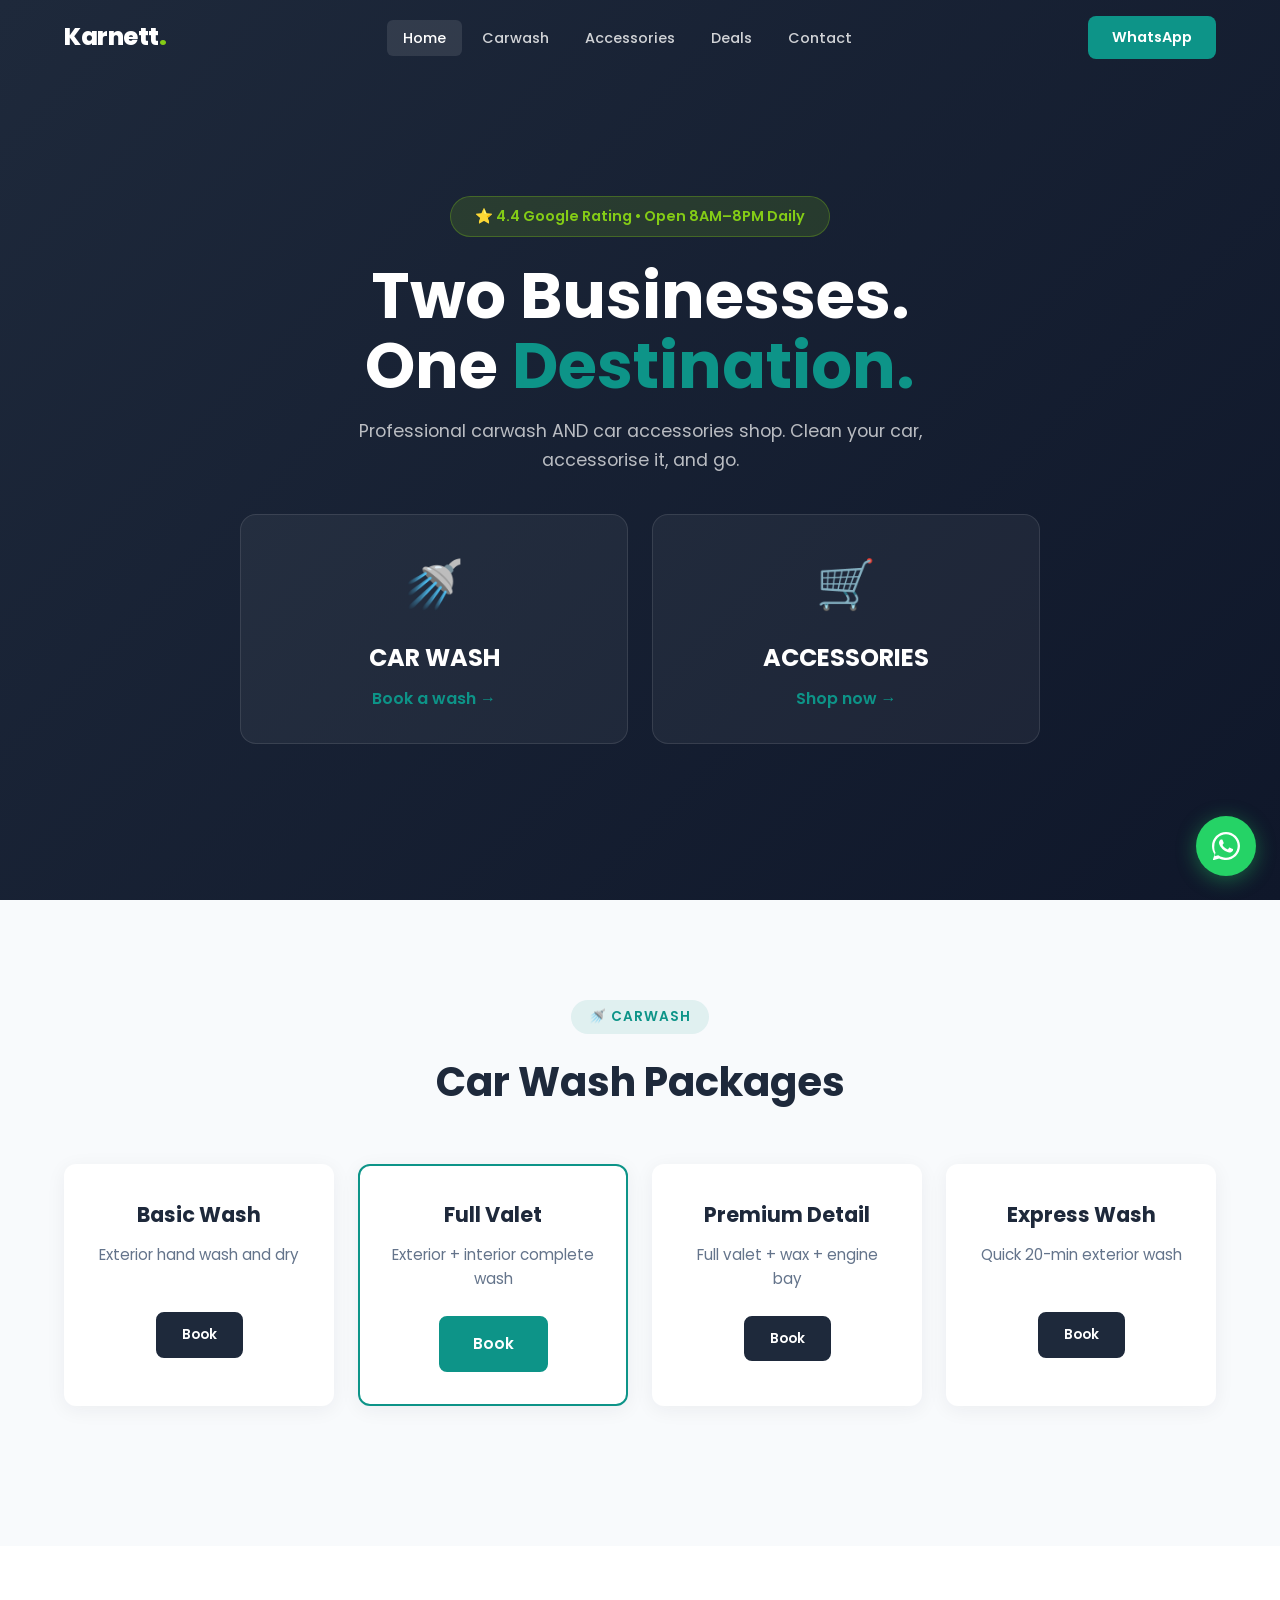
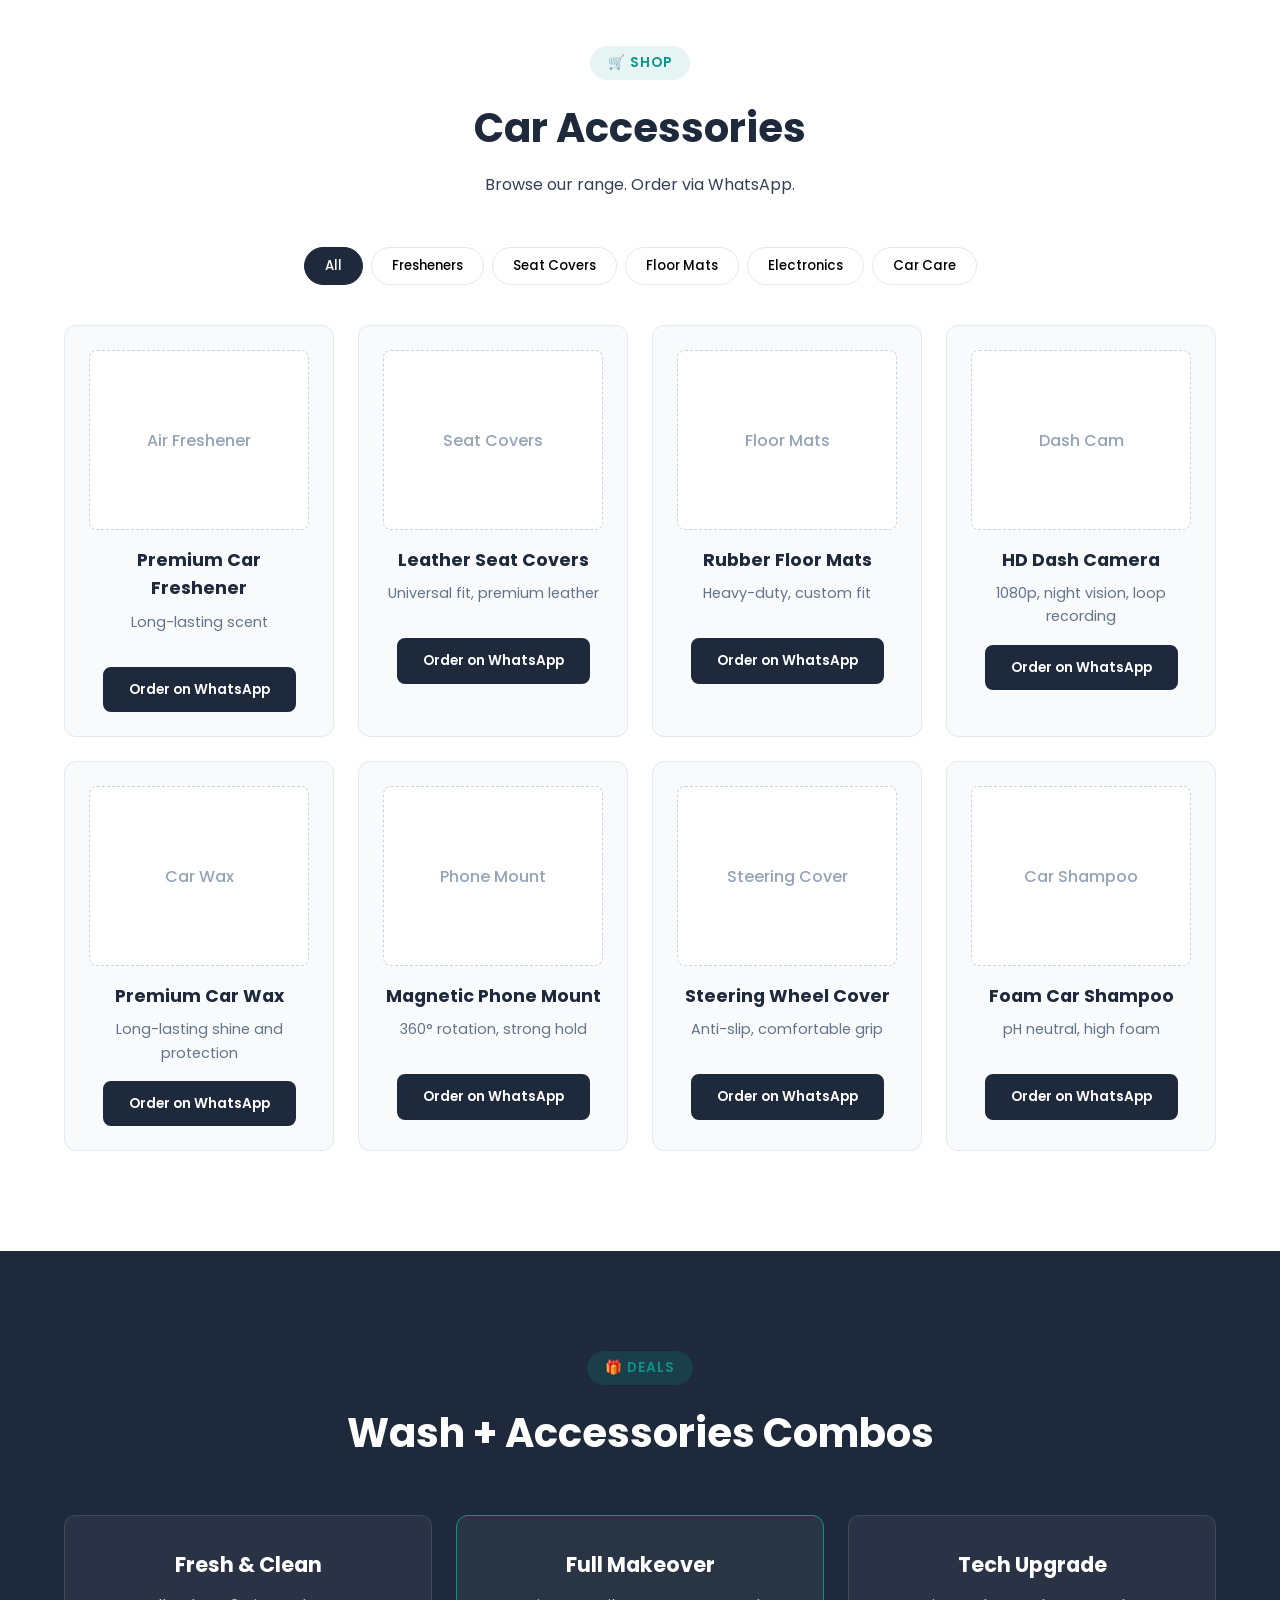
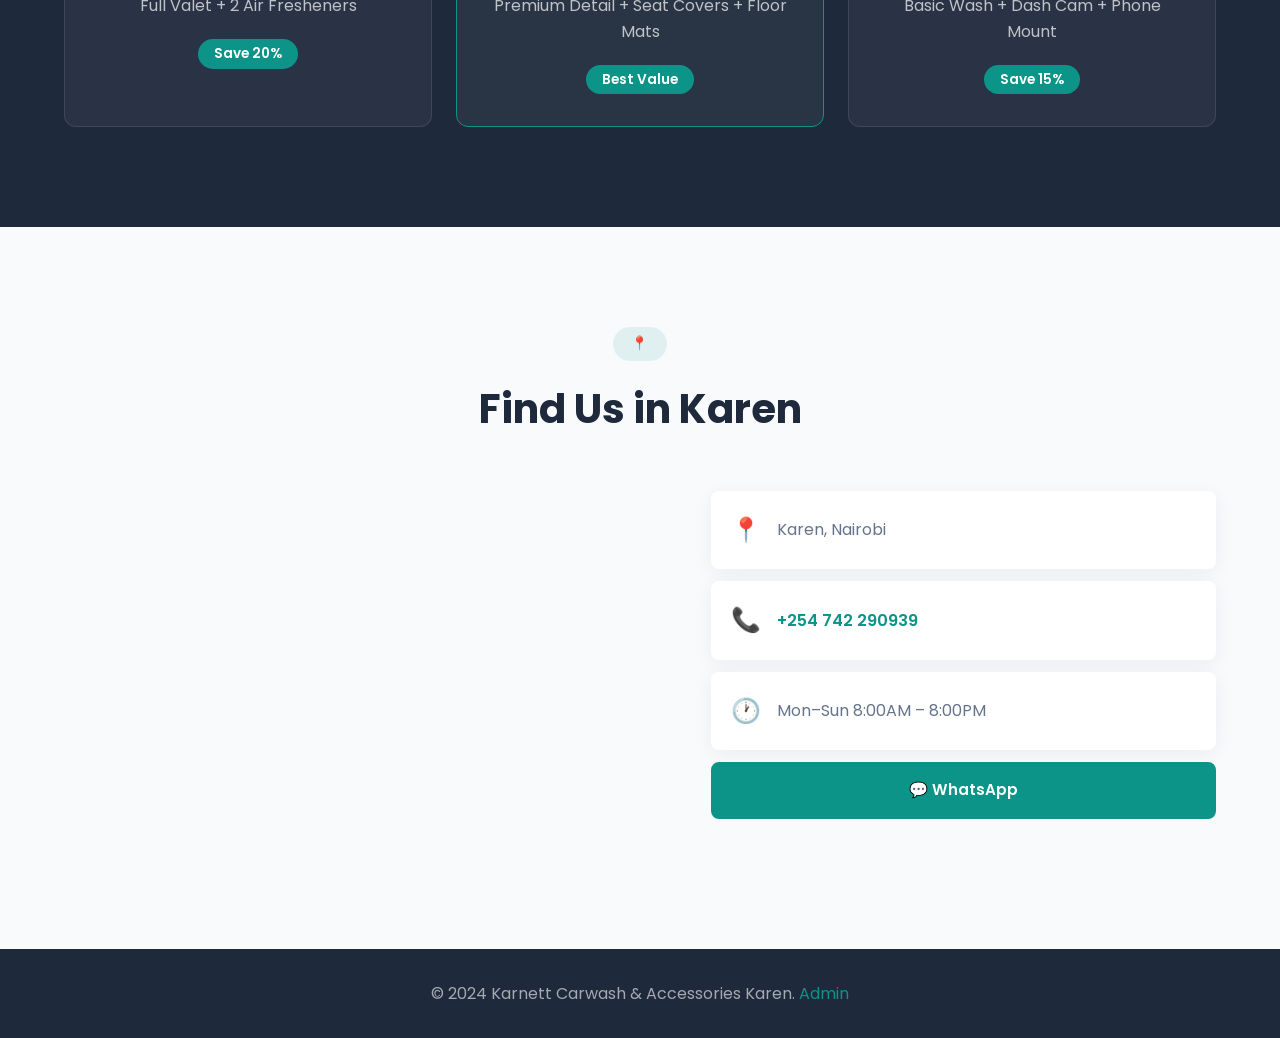
==== index.html @ b1266cc5 "Initial commit: Karnett Carwash & Accessories" ====
<!DOCTYPE html>
<html lang="en">
<head>
    <meta charset="UTF-8"><meta name="viewport" content="width=device-width,initial-scale=1.0">
    <title>Karnett Carwash & Accessories Karen | Car Wash + Car Accessories Nairobi</title>
    <meta name="description" content="Full-service carwash and car accessories in Karen. Seat covers, mats, dash cams, car care. Open 8AM–8PM daily. Call +254 742 290939.">
    <link href="https://fonts.googleapis.com/css2?family=Poppins:wght@300;400;500;600;700;800&display=swap" rel="stylesheet">
    <link rel="stylesheet" href="style.css">
</head>
<body>
    <nav class="navbar" id="navbar"><div class="nav-container">
        <a href="#home" class="nav-logo">Karnett<span class="accent">.</span></a>
        <ul class="nav-links" id="navLinks"><li><a href="#home" class="nav-link active">Home</a></li><li><a href="#carwash" class="nav-link">Carwash</a></li><li><a href="#shop" class="nav-link">Accessories</a></li><li><a href="#deals" class="nav-link">Deals</a></li><li><a href="#contact" class="nav-link">Contact</a></li></ul>
        <a href="https://wa.me/254742290939" class="nav-cta" target="_blank">WhatsApp</a>
        <button class="hamburger" id="hamburger"><span></span><span></span><span></span></button>
    </div></nav>

    <section id="home" class="hero">
        <div class="hero-content">
            <div class="hero-badge">⭐ 4.4 Google Rating • Open 8AM–8PM Daily</div>
            <h1>Two Businesses.<br>One <span class="accent">Destination.</span></h1>
            <p class="hero-sub">Professional carwash AND car accessories shop. Clean your car, accessorise it, and go.</p>
            <div class="hero-split">
                <a href="#carwash" class="split-card wash"><span class="split-icon">🚿</span><h3>CAR WASH</h3><p>Book a wash →</p></a>
                <a href="#shop" class="split-card shop"><span class="split-icon">🛒</span><h3>ACCESSORIES</h3><p>Shop now →</p></a>
            </div>
        </div>
    </section>

    <section id="carwash" class="section">
        <div class="container"><div class="section-header"><span class="tag">🚿 Carwash</span><h2>Car Wash Packages</h2></div>
        <div class="pkg-grid">
            <div class="pkg"><h3>Basic Wash</h3><p>Exterior hand wash and dry</p><a href="#" class="btn btn-small" onclick="bookWash('Basic Wash');return false">Book</a></div>
            <div class="pkg featured"><h3>Full Valet</h3><p>Exterior + interior complete wash</p><a href="#" class="btn btn-primary" onclick="bookWash('Full Valet');return false">Book</a></div>
            <div class="pkg"><h3>Premium Detail</h3><p>Full valet + wax + engine bay</p><a href="#" class="btn btn-small" onclick="bookWash('Premium Detailing');return false">Book</a></div>
            <div class="pkg"><h3>Express Wash</h3><p>Quick 20-min exterior wash</p><a href="#" class="btn btn-small" onclick="bookWash('Express Wash');return false">Book</a></div>
        </div>
        <div class="book-form-wrap" id="washBooking" style="display:none">
            <h3>Book Carwash</h3>
            <form id="washForm">
                <div class="form-row"><div class="form-group"><label>Name *</label><input type="text" name="name" required></div><div class="form-group"><label>Phone *</label><input type="tel" name="phone" required></div></div>
                <div class="form-row"><div class="form-group"><label>Car</label><input type="text" name="car"></div><div class="form-group"><label>Package</label><input type="text" name="service" id="washSvc" readonly></div></div>
                <div class="form-row"><div class="form-group"><label>Date</label><input type="date" name="date"></div><div class="form-group"><label>Time</label><input type="time" name="time"></div></div>
                <button type="submit" class="btn btn-primary btn-full">Book Now</button>
            </form>
        </div></div>
    </section>

    <section id="shop" class="section shop-section">
        <div class="container"><div class="section-header"><span class="tag">🛒 Shop</span><h2>Car Accessories</h2><p>Browse our range. Order via WhatsApp.</p></div>
        <div class="cat-filter" id="catFilter">
            <button class="cat-btn active" data-cat="all">All</button>
            <button class="cat-btn" data-cat="fresheners">Fresheners</button>
            <button class="cat-btn" data-cat="covers">Seat Covers</button>
            <button class="cat-btn" data-cat="mats">Floor Mats</button>
            <button class="cat-btn" data-cat="electronics">Electronics</button>
            <button class="cat-btn" data-cat="care">Car Care</button>
        </div>
        <div class="products-grid" id="productsGrid">
            <div class="product" data-cat="fresheners"><div class="product-img">Air Freshener</div><h4>Premium Car Freshener</h4><p>Long-lasting scent</p><a href="https://wa.me/254742290939?text=Hi%2C%20I'm%20interested%20in%20Premium%20Car%20Freshener" class="btn btn-small" target="_blank">Order on WhatsApp</a></div>
            <div class="product" data-cat="covers"><div class="product-img">Seat Covers</div><h4>Leather Seat Covers</h4><p>Universal fit, premium leather</p><a href="https://wa.me/254742290939?text=Hi%2C%20I'm%20interested%20in%20Leather%20Seat%20Covers" class="btn btn-small" target="_blank">Order on WhatsApp</a></div>
            <div class="product" data-cat="mats"><div class="product-img">Floor Mats</div><h4>Rubber Floor Mats</h4><p>Heavy-duty, custom fit</p><a href="https://wa.me/254742290939?text=Hi%2C%20I'm%20interested%20in%20Rubber%20Floor%20Mats" class="btn btn-small" target="_blank">Order on WhatsApp</a></div>
            <div class="product" data-cat="electronics"><div class="product-img">Dash Cam</div><h4>HD Dash Camera</h4><p>1080p, night vision, loop recording</p><a href="https://wa.me/254742290939?text=Hi%2C%20I'm%20interested%20in%20HD%20Dash%20Camera" class="btn btn-small" target="_blank">Order on WhatsApp</a></div>
            <div class="product" data-cat="care"><div class="product-img">Car Wax</div><h4>Premium Car Wax</h4><p>Long-lasting shine and protection</p><a href="https://wa.me/254742290939?text=Hi%2C%20I'm%20interested%20in%20Premium%20Car%20Wax" class="btn btn-small" target="_blank">Order on WhatsApp</a></div>
            <div class="product" data-cat="electronics"><div class="product-img">Phone Mount</div><h4>Magnetic Phone Mount</h4><p>360° rotation, strong hold</p><a href="https://wa.me/254742290939?text=Hi%2C%20I'm%20interested%20in%20Phone%20Mount" class="btn btn-small" target="_blank">Order on WhatsApp</a></div>
            <div class="product" data-cat="covers"><div class="product-img">Steering Cover</div><h4>Steering Wheel Cover</h4><p>Anti-slip, comfortable grip</p><a href="https://wa.me/254742290939?text=Hi%2C%20I'm%20interested%20in%20Steering%20Cover" class="btn btn-small" target="_blank">Order on WhatsApp</a></div>
            <div class="product" data-cat="care"><div class="product-img">Car Shampoo</div><h4>Foam Car Shampoo</h4><p>pH neutral, high foam</p><a href="https://wa.me/254742290939?text=Hi%2C%20I'm%20interested%20in%20Car%20Shampoo" class="btn btn-small" target="_blank">Order on WhatsApp</a></div>
        </div></div>
    </section>

    <section id="deals" class="section deals-section">
        <div class="container"><div class="section-header light"><span class="tag">🎁 Deals</span><h2>Wash + Accessories Combos</h2></div>
        <div class="deals-grid">
            <div class="deal"><h3>Fresh & Clean</h3><p>Full Valet + 2 Air Fresheners</p><span class="deal-save">Save 20%</span></div>
            <div class="deal featured"><h3>Full Makeover</h3><p>Premium Detail + Seat Covers + Floor Mats</p><span class="deal-save">Best Value</span></div>
            <div class="deal"><h3>Tech Upgrade</h3><p>Basic Wash + Dash Cam + Phone Mount</p><span class="deal-save">Save 15%</span></div>
        </div></div>
    </section>

    <section id="contact" class="section">
        <div class="container"><div class="section-header"><span class="tag">📍</span><h2>Find Us in Karen</h2></div>
        <div class="contact-grid">
            <div class="map"><iframe src="https://www.google.com/maps/embed?pb=!1m18!1m12!1m3!1d15955!2d36.7!3d-1.32" width="100%" height="350" style="border:0;border-radius:12px" loading="lazy"></iframe></div>
            <div class="contact-info">
                <div class="ci"><h4>📍</h4><p>Karen, Nairobi</p></div>
                <div class="ci"><h4>📞</h4><p><a href="tel:+254742290939">+254 742 290939</a></p></div>
                <div class="ci"><h4>🕐</h4><p>Mon–Sun 8:00AM – 8:00PM</p></div>
                <a href="https://wa.me/254742290939" class="btn btn-primary btn-full" target="_blank">💬 WhatsApp</a>
            </div>
        </div></div>
    </section>

    <footer class="footer"><div class="container"><p>© 2024 Karnett Carwash & Accessories Karen. <a href="admin.html">Admin</a></p></div></footer>
    <a href="https://wa.me/254742290939" class="whatsapp-float" target="_blank"><svg width="28" height="28" viewBox="0 0 24 24" fill="white"><path d="M17.472 14.382c-.297-.149-1.758-.867-2.03-.967-.273-.099-.471-.148-.67.15-.197.297-.767.966-.94 1.164-.173.199-.347.223-.644.075-.297-.15-1.255-.463-2.39-1.475-.883-.788-1.48-1.761-1.653-2.059-.173-.297-.018-.458.13-.606.134-.133.298-.347.446-.52.149-.174.198-.298.298-.497.099-.198.05-.371-.025-.52-.075-.149-.669-1.612-.916-2.207-.242-.579-.487-.5-.669-.51-.173-.008-.371-.01-.57-.01-.198 0-.52.074-.792.372-.272.297-1.04 1.016-1.04 2.479 0 1.462 1.065 2.875 1.213 3.074.149.198 2.096 3.2 5.077 4.487.709.306 1.262.489 1.694.625.712.227 1.36.195 1.871.118.571-.085 1.758-.719 2.006-1.413.248-.694.248-1.289.173-1.413-.074-.124-.272-.198-.57-.347z"/><path d="M12 0C5.373 0 0 5.373 0 12c0 2.625.846 5.059 2.284 7.034L.789 23.492a.5.5 0 00.612.638l4.685-1.367A11.934 11.934 0 0012 24c6.627 0 12-5.373 12-12S18.627 0 12 0zm0 22c-2.319 0-4.476-.678-6.293-1.843l-.44-.282-3.065.894.826-3.14-.293-.454A9.958 9.958 0 012 12C2 6.486 6.486 2 12 2s10 4.486 10 10-4.486 10-10 10z"/></svg></a>
    <div class="toast" id="toast"></div>
    <script src="script.js"></script>
</body></html>
---- style.css ----
/* Karnett Carwash & Accessories — Slate #1E293B | Teal #0D9488 | Lime #84CC16 */
*,*::before,*::after{margin:0;padding:0;box-sizing:border-box}
:root{--primary:#1E293B;--primary-light:#334155;--accent:#0D9488;--accent-hover:#0f766e;--lime:#84CC16;--bg:#F8FAFC;--white:#fff;--text:#334155;--text-light:#64748b;--shadow:0 4px 20px rgba(30,41,59,0.06);--shadow-lg:0 12px 40px rgba(30,41,59,0.1);--radius:12px;--transition:0.3s ease}
html{scroll-behavior:smooth}body{font-family:'Poppins',sans-serif;background:var(--bg);color:var(--text);line-height:1.6;overflow-x:hidden}
h1,h2,h3,h4{font-weight:700;color:var(--primary)}
.container{max-width:1200px;margin:0 auto;padding:0 24px}a{text-decoration:none;color:inherit;transition:var(--transition)}

.btn{display:inline-flex;align-items:center;gap:8px;padding:14px 32px;border-radius:8px;font-weight:600;font-size:0.95rem;border:2px solid transparent;cursor:pointer;transition:var(--transition)}
.btn-primary{background:var(--accent);color:var(--white);border-color:var(--accent)}.btn-primary:hover{background:var(--accent-hover);transform:translateY(-2px);box-shadow:0 8px 24px rgba(13,148,136,0.3)}
.btn-outline{background:transparent;color:var(--white);border-color:rgba(255,255,255,0.4)}.btn-outline:hover{border-color:var(--white);background:rgba(255,255,255,0.1)}
.btn-small{padding:10px 24px;font-size:0.85rem;background:var(--primary);color:var(--white);border-color:var(--primary)}.btn-small:hover{background:var(--primary-light)}
.btn-full{width:100%;justify-content:center}

.navbar{position:fixed;top:0;left:0;right:0;z-index:1000;padding:16px 0;transition:var(--transition)}.navbar.scrolled{background:rgba(30,41,59,0.98);backdrop-filter:blur(10px);padding:10px 0}
.nav-container{max-width:1200px;margin:0 auto;padding:0 24px;display:flex;align-items:center;justify-content:space-between}
.nav-logo{font-size:1.5rem;font-weight:800;color:var(--white);letter-spacing:-0.5px}.nav-logo .accent{color:var(--lime)}
.nav-links{display:flex;list-style:none;gap:4px}.nav-link{padding:8px 16px;color:rgba(255,255,255,0.8);font-size:0.9rem;font-weight:500;border-radius:6px}.nav-link:hover,.nav-link.active{color:var(--white);background:rgba(255,255,255,0.1)}
.nav-cta{padding:10px 24px;background:var(--accent);color:var(--white);border-radius:8px;font-weight:600;font-size:0.9rem}
.hamburger{display:none;background:none;border:none;cursor:pointer;padding:8px}.hamburger span{display:block;width:24px;height:2px;background:white;margin:5px 0;transition:var(--transition)}

.hero{min-height:100vh;display:flex;align-items:center;justify-content:center;text-align:center;background:linear-gradient(135deg,#1E293B,#0f172a);padding:120px 24px 80px;position:relative}
.hero-content{position:relative;z-index:2;max-width:800px;width:100%}
.hero-badge{display:inline-block;padding:8px 24px;border-radius:50px;background:rgba(132,204,22,0.15);border:1px solid rgba(132,204,22,0.3);color:var(--lime);font-size:0.9rem;font-weight:600;margin-bottom:24px}
.hero h1{font-size:clamp(2.5rem,5vw,4.5rem);color:var(--white);margin-bottom:16px;line-height:1.1}.accent{color:var(--accent)}
.hero-sub{font-size:1.1rem;color:rgba(255,255,255,0.7);margin-bottom:40px;max-width:600px;margin-left:auto;margin-right:auto}
.hero-split{display:grid;grid-template-columns:1fr 1fr;gap:24px}
.split-card{background:rgba(255,255,255,0.05);border:1px solid rgba(255,255,255,0.1);padding:32px;border-radius:16px;color:var(--white);transition:var(--transition);text-align:center}
.split-card:hover{transform:translateY(-8px);background:rgba(255,255,255,0.1);border-color:var(--accent)}.split-icon{font-size:3rem;display:block;margin-bottom:16px}
.split-card h3{color:var(--white);font-size:1.5rem;margin-bottom:8px}.split-card p{color:var(--accent);font-weight:600}

.section{padding:100px 0}.section-header{text-align:center;margin-bottom:50px}
.tag{display:inline-block;padding:6px 18px;border-radius:50px;background:rgba(13,148,136,0.1);color:var(--accent);font-size:0.85rem;font-weight:600;text-transform:uppercase;letter-spacing:1px;margin-bottom:16px}
.section-header h2{font-size:clamp(1.8rem,4vw,2.5rem);margin-bottom:12px}.section-header.light h2{color:var(--white)}.section-header.light .tag{background:rgba(13,148,136,0.2)}

.pkg-grid{display:grid;grid-template-columns:repeat(4,1fr);gap:24px;margin-bottom:40px}
.pkg{background:var(--white);padding:32px;border-radius:var(--radius);box-shadow:var(--shadow);text-align:center;border:2px solid transparent;transition:var(--transition)}
.pkg:hover{transform:translateY(-6px);box-shadow:var(--shadow-lg)}.pkg.featured{border-color:var(--accent);transform:scale(1.05)}.pkg.featured:hover{transform:scale(1.05) translateY(-6px)}
.pkg h3{font-size:1.3rem;margin-bottom:12px}.pkg p{color:var(--text-light);margin-bottom:24px;font-size:0.95rem;min-height:45px}

.book-form-wrap{max-width:700px;margin:0 auto;background:var(--white);padding:40px;border-radius:var(--radius);box-shadow:var(--shadow-lg)}
.book-form-wrap h3{text-align:center;font-size:1.8rem;margin-bottom:24px}
.form-row{display:grid;grid-template-columns:1fr 1fr;gap:16px}.form-group{margin-bottom:16px}
.form-group label{display:block;margin-bottom:6px;font-size:0.9rem;font-weight:600;color:var(--primary)}
.form-group input,.form-group select{width:100%;padding:12px 16px;border:1px solid #e2e8f0;border-radius:8px;font-family:'Poppins',sans-serif;font-size:0.95rem;background:var(--bg)}
.form-group input:focus{outline:none;border-color:var(--accent);box-shadow:0 0 0 3px rgba(13,148,136,0.1)}

.shop-section{background:var(--white)}
.cat-filter{display:flex;gap:8px;justify-content:center;margin-bottom:40px;flex-wrap:wrap}
.cat-btn{padding:8px 20px;border-radius:50px;border:1px solid #e2e8f0;background:transparent;cursor:pointer;font-family:'Poppins',sans-serif;font-weight:500;transition:var(--transition)}
.cat-btn.active,.cat-btn:hover{background:var(--primary);color:var(--white);border-color:var(--primary)}
.products-grid{display:grid;grid-template-columns:repeat(auto-fill,minmax(250px,1fr));gap:24px}
.product{background:var(--bg);border-radius:var(--radius);padding:24px;text-align:center;transition:var(--transition);border:1px solid #e2e8f0}
.product:hover{transform:translateY(-4px);box-shadow:var(--shadow-lg);border-color:var(--accent)}
.product-img{height:180px;background:var(--white);border-radius:8px;margin-bottom:16px;display:flex;align-items:center;justify-content:center;color:#94a3b8;font-weight:500;border:1px dashed #cbd5e1}
.product h4{font-size:1.1rem;margin-bottom:8px}.product p{color:var(--text-light);font-size:0.9rem;margin-bottom:16px;min-height:40px}

.deals-section{background:var(--primary);color:var(--white)}.deals-section h2{color:var(--white)}
.deals-grid{display:grid;grid-template-columns:repeat(3,1fr);gap:24px}
.deal{background:rgba(255,255,255,0.05);border:1px solid rgba(255,255,255,0.1);padding:32px;border-radius:var(--radius);text-align:center;transition:var(--transition)}
.deal:hover{background:rgba(255,255,255,0.1);transform:translateY(-4px)}.deal.featured{border-color:var(--accent)}
.deal h3{color:var(--white);margin-bottom:12px;font-size:1.3rem}.deal p{color:rgba(255,255,255,0.7);margin-bottom:20px}
.deal-save{display:inline-block;padding:4px 16px;background:var(--accent);color:var(--white);border-radius:50px;font-size:0.85rem;font-weight:600}

.contact-grid{display:grid;grid-template-columns:1.2fr 1fr;gap:40px}
.ci{padding:20px;background:var(--white);border-radius:8px;margin-bottom:12px;display:flex;align-items:center;gap:16px;box-shadow:var(--shadow)}
.ci h4{font-size:1.5rem}.ci p{color:var(--text-light)}.ci a{color:var(--accent);font-weight:600}

.footer{background:var(--primary);color:rgba(255,255,255,0.6);padding:32px 0;text-align:center}.footer a{color:var(--accent)}
.whatsapp-float{position:fixed;bottom:24px;right:24px;z-index:999;width:60px;height:60px;border-radius:50%;background:#25D366;display:flex;align-items:center;justify-content:center;box-shadow:0 4px 20px rgba(37,211,102,0.4);animation:pulse 2s infinite}
@keyframes pulse{0%,100%{box-shadow:0 4px 20px rgba(37,211,102,0.4)}50%{box-shadow:0 4px 30px rgba(37,211,102,0.6),0 0 0 10px rgba(37,211,102,0.1)}}
.toast{position:fixed;bottom:100px;left:50%;transform:translateX(-50%) translateY(20px);background:var(--primary);color:var(--white);padding:16px 32px;border-radius:8px;font-weight:600;z-index:3000;opacity:0;transition:var(--transition);pointer-events:none}.toast.show{opacity:1;transform:translateX(-50%) translateY(0)}
.fade-in{opacity:0;transform:translateY(30px);transition:opacity 0.6s ease,transform 0.6s ease}.fade-in.visible{opacity:1;transform:translateY(0)}

@media(max-width:1024px){.pkg-grid{grid-template-columns:1fr 1fr}.deals-grid{grid-template-columns:1fr}.contact-grid{grid-template-columns:1fr}}
@media(max-width:768px){.nav-links{display:none;flex-direction:column;position:absolute;top:100%;left:0;right:0;background:rgba(30,41,59,0.98);padding:16px 24px}.nav-links.active{display:flex}.nav-cta{display:none}.hamburger{display:block}.hero-split{grid-template-columns:1fr}.pkg-grid{grid-template-columns:1fr}.pkg.featured{transform:none}.form-row{grid-template-columns:1fr}.book-form-wrap{padding:24px}}
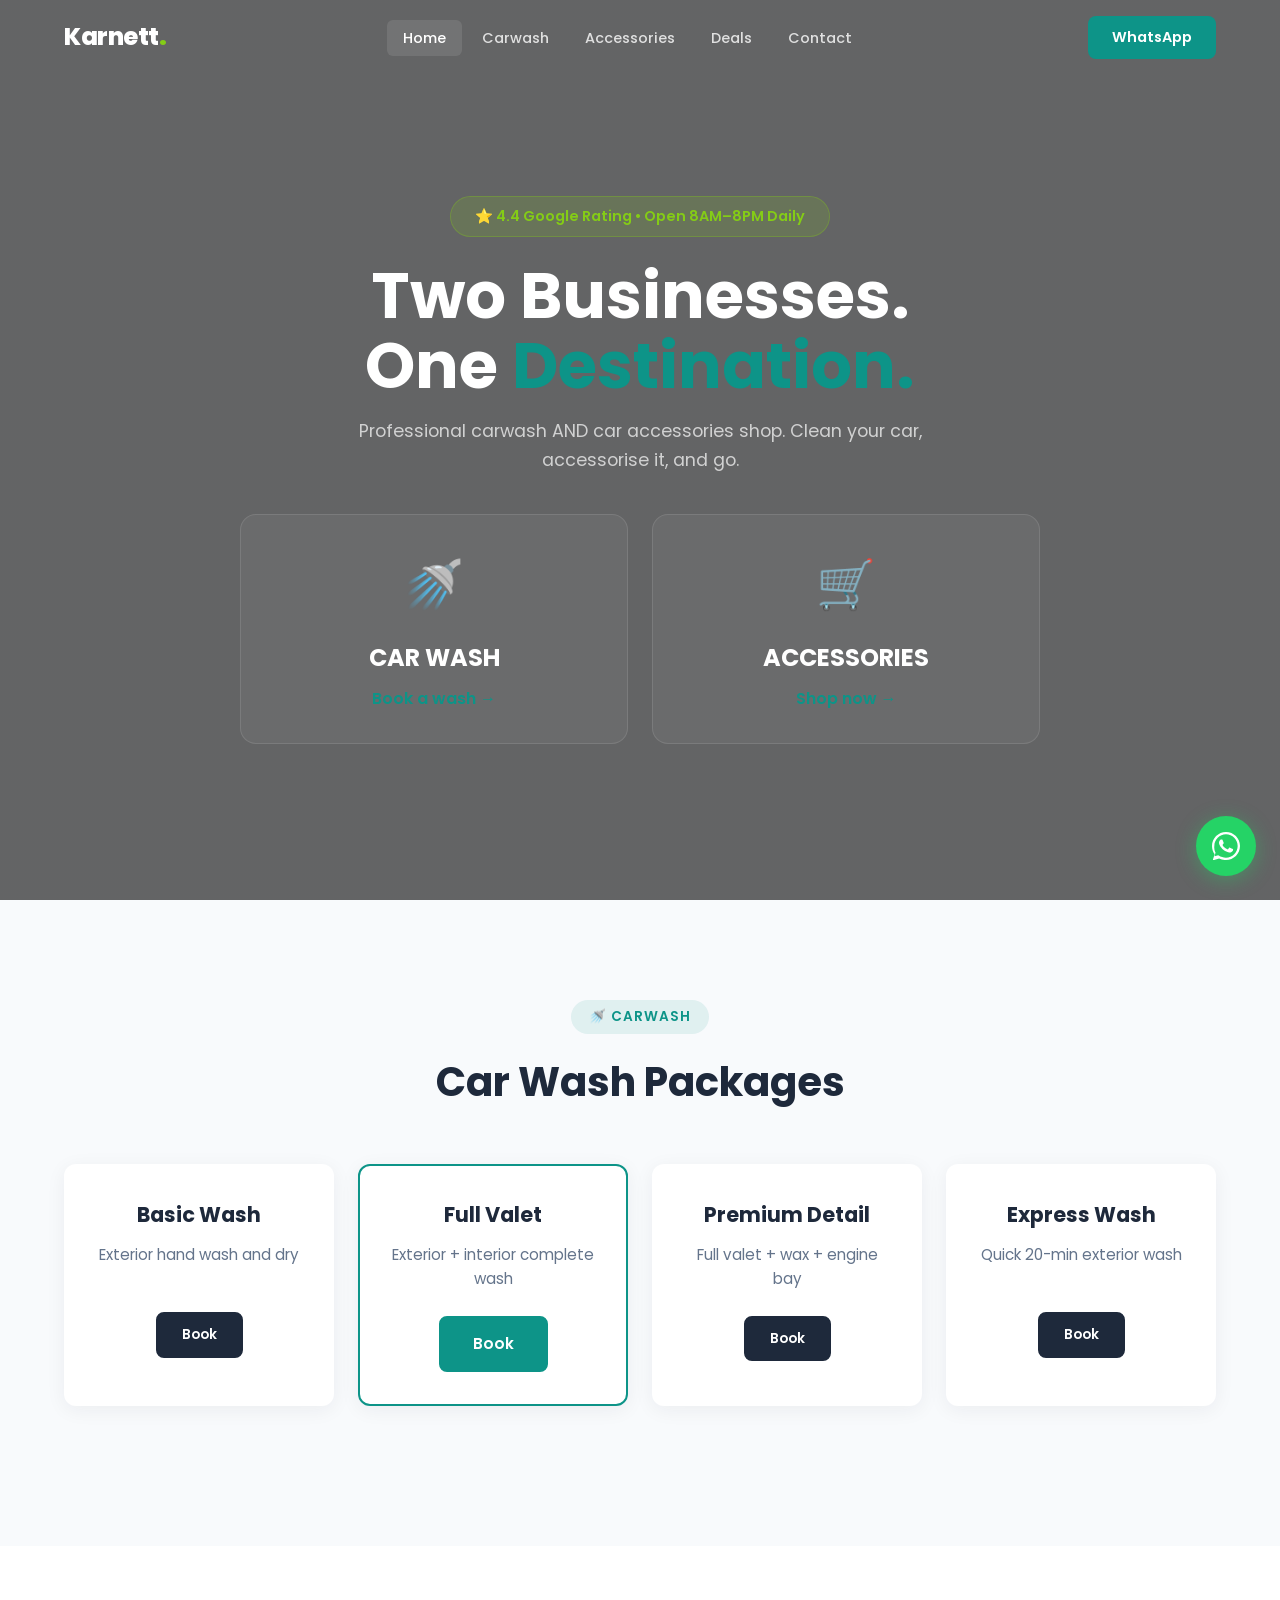
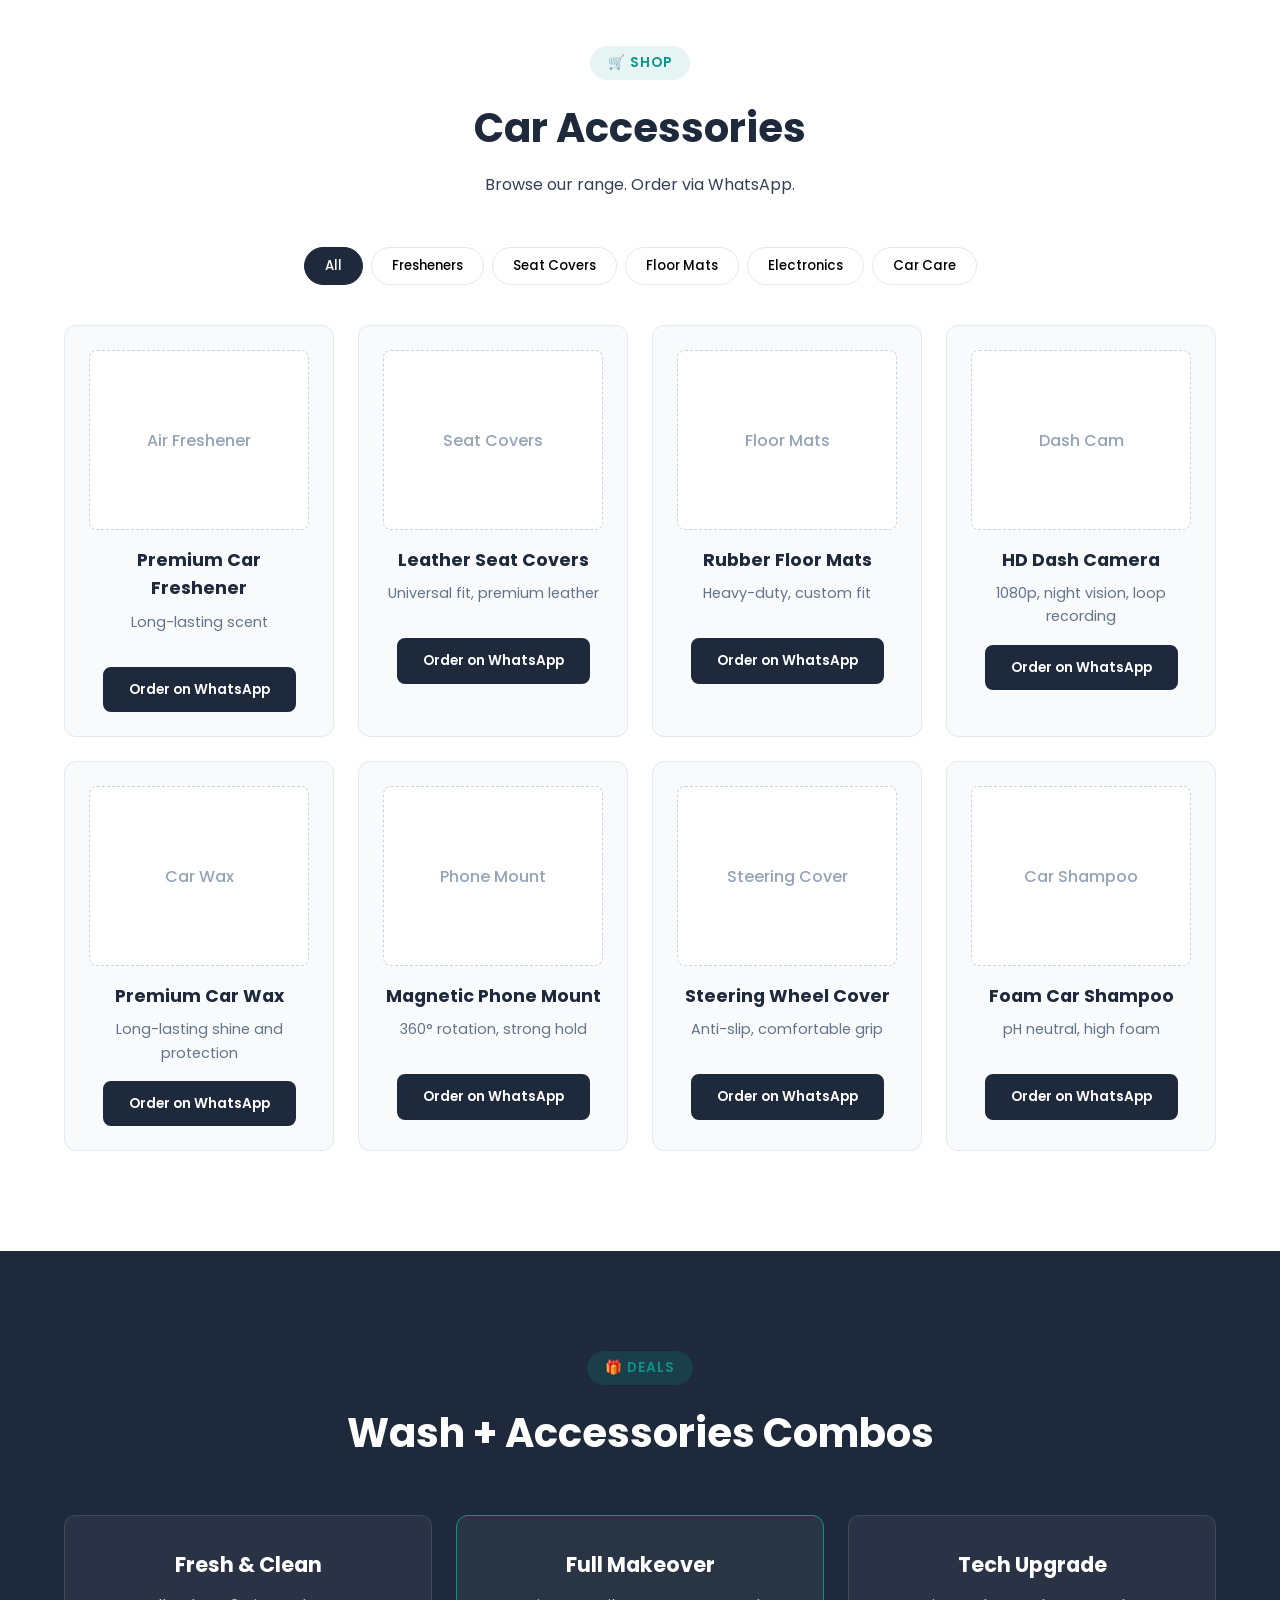
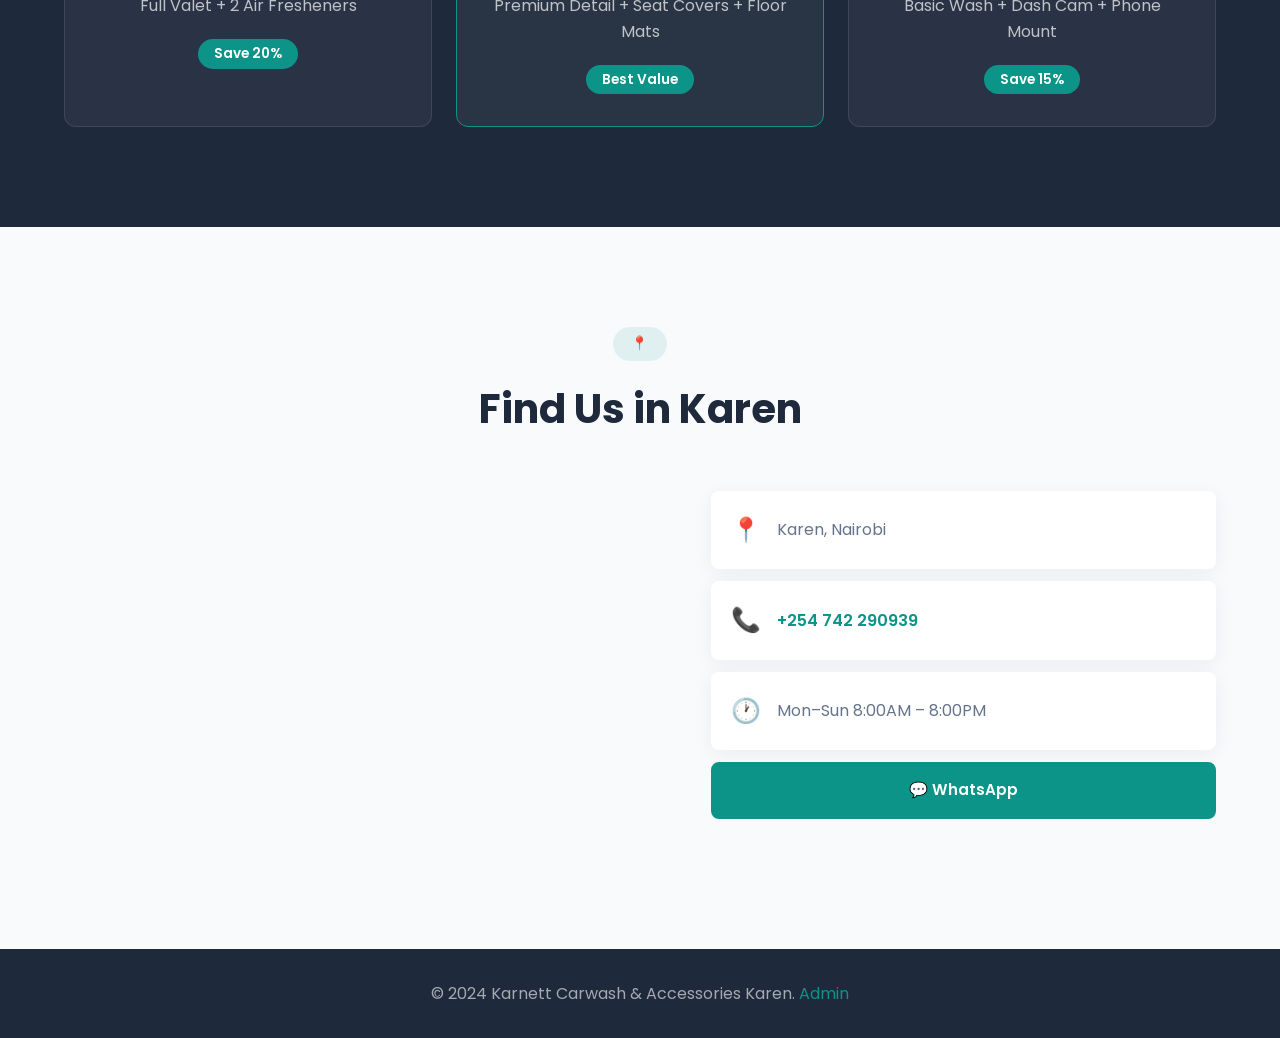
==== commit 27772d51: "Fix layout and perfectly inject background images" ====
--- a/index.html
+++ b/index.html
@@ -1,97 +1,92 @@
 <!DOCTYPE html>
+
 <html lang="en">
 <head>
-    <meta charset="UTF-8"><meta name="viewport" content="width=device-width,initial-scale=1.0">
-    <title>Karnett Carwash & Accessories Karen | Car Wash + Car Accessories Nairobi</title>
-    <meta name="description" content="Full-service carwash and car accessories in Karen. Seat covers, mats, dash cams, car care. Open 8AM–8PM daily. Call +254 742 290939.">
-    <link href="https://fonts.googleapis.com/css2?family=Poppins:wght@300;400;500;600;700;800&display=swap" rel="stylesheet">
-    <link rel="stylesheet" href="style.css">
+<meta charset="utf-8"/><meta content="width=device-width,initial-scale=1.0" name="viewport"/>
+<title>Karnett Carwash &amp; Accessories Karen | Car Wash + Car Accessories Nairobi</title>
+<meta content="Full-service carwash and car accessories in Karen. Seat covers, mats, dash cams, car care. Open 8AM–8PM daily. Call +254 742 290939." name="description"/>
+<link href="https://fonts.googleapis.com/css2?family=Poppins:wght@300;400;500;600;700;800&amp;display=swap" rel="stylesheet"/>
+<link href="style.css" rel="stylesheet"/>
 </head>
 <body>
-    <nav class="navbar" id="navbar"><div class="nav-container">
-        <a href="#home" class="nav-logo">Karnett<span class="accent">.</span></a>
-        <ul class="nav-links" id="navLinks"><li><a href="#home" class="nav-link active">Home</a></li><li><a href="#carwash" class="nav-link">Carwash</a></li><li><a href="#shop" class="nav-link">Accessories</a></li><li><a href="#deals" class="nav-link">Deals</a></li><li><a href="#contact" class="nav-link">Contact</a></li></ul>
-        <a href="https://wa.me/254742290939" class="nav-cta" target="_blank">WhatsApp</a>
-        <button class="hamburger" id="hamburger"><span></span><span></span><span></span></button>
-    </div></nav>
-
-    <section id="home" class="hero">
-        <div class="hero-content">
-            <div class="hero-badge">⭐ 4.4 Google Rating • Open 8AM–8PM Daily</div>
-            <h1>Two Businesses.<br>One <span class="accent">Destination.</span></h1>
-            <p class="hero-sub">Professional carwash AND car accessories shop. Clean your car, accessorise it, and go.</p>
-            <div class="hero-split">
-                <a href="#carwash" class="split-card wash"><span class="split-icon">🚿</span><h3>CAR WASH</h3><p>Book a wash →</p></a>
-                <a href="#shop" class="split-card shop"><span class="split-icon">🛒</span><h3>ACCESSORIES</h3><p>Shop now →</p></a>
-            </div>
-        </div>
-    </section>
-
-    <section id="carwash" class="section">
-        <div class="container"><div class="section-header"><span class="tag">🚿 Carwash</span><h2>Car Wash Packages</h2></div>
-        <div class="pkg-grid">
-            <div class="pkg"><h3>Basic Wash</h3><p>Exterior hand wash and dry</p><a href="#" class="btn btn-small" onclick="bookWash('Basic Wash');return false">Book</a></div>
-            <div class="pkg featured"><h3>Full Valet</h3><p>Exterior + interior complete wash</p><a href="#" class="btn btn-primary" onclick="bookWash('Full Valet');return false">Book</a></div>
-            <div class="pkg"><h3>Premium Detail</h3><p>Full valet + wax + engine bay</p><a href="#" class="btn btn-small" onclick="bookWash('Premium Detailing');return false">Book</a></div>
-            <div class="pkg"><h3>Express Wash</h3><p>Quick 20-min exterior wash</p><a href="#" class="btn btn-small" onclick="bookWash('Express Wash');return false">Book</a></div>
-        </div>
-        <div class="book-form-wrap" id="washBooking" style="display:none">
-            <h3>Book Carwash</h3>
-            <form id="washForm">
-                <div class="form-row"><div class="form-group"><label>Name *</label><input type="text" name="name" required></div><div class="form-group"><label>Phone *</label><input type="tel" name="phone" required></div></div>
-                <div class="form-row"><div class="form-group"><label>Car</label><input type="text" name="car"></div><div class="form-group"><label>Package</label><input type="text" name="service" id="washSvc" readonly></div></div>
-                <div class="form-row"><div class="form-group"><label>Date</label><input type="date" name="date"></div><div class="form-group"><label>Time</label><input type="time" name="time"></div></div>
-                <button type="submit" class="btn btn-primary btn-full">Book Now</button>
-            </form>
-        </div></div>
-    </section>
-
-    <section id="shop" class="section shop-section">
-        <div class="container"><div class="section-header"><span class="tag">🛒 Shop</span><h2>Car Accessories</h2><p>Browse our range. Order via WhatsApp.</p></div>
-        <div class="cat-filter" id="catFilter">
-            <button class="cat-btn active" data-cat="all">All</button>
-            <button class="cat-btn" data-cat="fresheners">Fresheners</button>
-            <button class="cat-btn" data-cat="covers">Seat Covers</button>
-            <button class="cat-btn" data-cat="mats">Floor Mats</button>
-            <button class="cat-btn" data-cat="electronics">Electronics</button>
-            <button class="cat-btn" data-cat="care">Car Care</button>
-        </div>
-        <div class="products-grid" id="productsGrid">
-            <div class="product" data-cat="fresheners"><div class="product-img">Air Freshener</div><h4>Premium Car Freshener</h4><p>Long-lasting scent</p><a href="https://wa.me/254742290939?text=Hi%2C%20I'm%20interested%20in%20Premium%20Car%20Freshener" class="btn btn-small" target="_blank">Order on WhatsApp</a></div>
-            <div class="product" data-cat="covers"><div class="product-img">Seat Covers</div><h4>Leather Seat Covers</h4><p>Universal fit, premium leather</p><a href="https://wa.me/254742290939?text=Hi%2C%20I'm%20interested%20in%20Leather%20Seat%20Covers" class="btn btn-small" target="_blank">Order on WhatsApp</a></div>
-            <div class="product" data-cat="mats"><div class="product-img">Floor Mats</div><h4>Rubber Floor Mats</h4><p>Heavy-duty, custom fit</p><a href="https://wa.me/254742290939?text=Hi%2C%20I'm%20interested%20in%20Rubber%20Floor%20Mats" class="btn btn-small" target="_blank">Order on WhatsApp</a></div>
-            <div class="product" data-cat="electronics"><div class="product-img">Dash Cam</div><h4>HD Dash Camera</h4><p>1080p, night vision, loop recording</p><a href="https://wa.me/254742290939?text=Hi%2C%20I'm%20interested%20in%20HD%20Dash%20Camera" class="btn btn-small" target="_blank">Order on WhatsApp</a></div>
-            <div class="product" data-cat="care"><div class="product-img">Car Wax</div><h4>Premium Car Wax</h4><p>Long-lasting shine and protection</p><a href="https://wa.me/254742290939?text=Hi%2C%20I'm%20interested%20in%20Premium%20Car%20Wax" class="btn btn-small" target="_blank">Order on WhatsApp</a></div>
-            <div class="product" data-cat="electronics"><div class="product-img">Phone Mount</div><h4>Magnetic Phone Mount</h4><p>360° rotation, strong hold</p><a href="https://wa.me/254742290939?text=Hi%2C%20I'm%20interested%20in%20Phone%20Mount" class="btn btn-small" target="_blank">Order on WhatsApp</a></div>
-            <div class="product" data-cat="covers"><div class="product-img">Steering Cover</div><h4>Steering Wheel Cover</h4><p>Anti-slip, comfortable grip</p><a href="https://wa.me/254742290939?text=Hi%2C%20I'm%20interested%20in%20Steering%20Cover" class="btn btn-small" target="_blank">Order on WhatsApp</a></div>
-            <div class="product" data-cat="care"><div class="product-img">Car Shampoo</div><h4>Foam Car Shampoo</h4><p>pH neutral, high foam</p><a href="https://wa.me/254742290939?text=Hi%2C%20I'm%20interested%20in%20Car%20Shampoo" class="btn btn-small" target="_blank">Order on WhatsApp</a></div>
-        </div></div>
-    </section>
-
-    <section id="deals" class="section deals-section">
-        <div class="container"><div class="section-header light"><span class="tag">🎁 Deals</span><h2>Wash + Accessories Combos</h2></div>
-        <div class="deals-grid">
-            <div class="deal"><h3>Fresh & Clean</h3><p>Full Valet + 2 Air Fresheners</p><span class="deal-save">Save 20%</span></div>
-            <div class="deal featured"><h3>Full Makeover</h3><p>Premium Detail + Seat Covers + Floor Mats</p><span class="deal-save">Best Value</span></div>
-            <div class="deal"><h3>Tech Upgrade</h3><p>Basic Wash + Dash Cam + Phone Mount</p><span class="deal-save">Save 15%</span></div>
-        </div></div>
-    </section>
-
-    <section id="contact" class="section">
-        <div class="container"><div class="section-header"><span class="tag">📍</span><h2>Find Us in Karen</h2></div>
-        <div class="contact-grid">
-            <div class="map"><iframe src="https://www.google.com/maps/embed?pb=!1m18!1m12!1m3!1d15955!2d36.7!3d-1.32" width="100%" height="350" style="border:0;border-radius:12px" loading="lazy"></iframe></div>
-            <div class="contact-info">
-                <div class="ci"><h4>📍</h4><p>Karen, Nairobi</p></div>
-                <div class="ci"><h4>📞</h4><p><a href="tel:+254742290939">+254 742 290939</a></p></div>
-                <div class="ci"><h4>🕐</h4><p>Mon–Sun 8:00AM – 8:00PM</p></div>
-                <a href="https://wa.me/254742290939" class="btn btn-primary btn-full" target="_blank">💬 WhatsApp</a>
-            </div>
-        </div></div>
-    </section>
-
-    <footer class="footer"><div class="container"><p>© 2024 Karnett Carwash & Accessories Karen. <a href="admin.html">Admin</a></p></div></footer>
-    <a href="https://wa.me/254742290939" class="whatsapp-float" target="_blank"><svg width="28" height="28" viewBox="0 0 24 24" fill="white"><path d="M17.472 14.382c-.297-.149-1.758-.867-2.03-.967-.273-.099-.471-.148-.67.15-.197.297-.767.966-.94 1.164-.173.199-.347.223-.644.075-.297-.15-1.255-.463-2.39-1.475-.883-.788-1.48-1.761-1.653-2.059-.173-.297-.018-.458.13-.606.134-.133.298-.347.446-.52.149-.174.198-.298.298-.497.099-.198.05-.371-.025-.52-.075-.149-.669-1.612-.916-2.207-.242-.579-.487-.5-.669-.51-.173-.008-.371-.01-.57-.01-.198 0-.52.074-.792.372-.272.297-1.04 1.016-1.04 2.479 0 1.462 1.065 2.875 1.213 3.074.149.198 2.096 3.2 5.077 4.487.709.306 1.262.489 1.694.625.712.227 1.36.195 1.871.118.571-.085 1.758-.719 2.006-1.413.248-.694.248-1.289.173-1.413-.074-.124-.272-.198-.57-.347z"/><path d="M12 0C5.373 0 0 5.373 0 12c0 2.625.846 5.059 2.284 7.034L.789 23.492a.5.5 0 00.612.638l4.685-1.367A11.934 11.934 0 0012 24c6.627 0 12-5.373 12-12S18.627 0 12 0zm0 22c-2.319 0-4.476-.678-6.293-1.843l-.44-.282-3.065.894.826-3.14-.293-.454A9.958 9.958 0 012 12C2 6.486 6.486 2 12 2s10 4.486 10 10-4.486 10-10 10z"/></svg></a>
-    <div class="toast" id="toast"></div>
-    <script src="script.js"></script>
+<nav class="navbar" id="navbar"><div class="nav-container">
+<a class="nav-logo" href="#home">Karnett<span class="accent">.</span></a>
+<ul class="nav-links" id="navLinks"><li><a class="nav-link active" href="#home">Home</a></li><li><a class="nav-link" href="#carwash">Carwash</a></li><li><a class="nav-link" href="#shop">Accessories</a></li><li><a class="nav-link" href="#deals">Deals</a></li><li><a class="nav-link" href="#contact">Contact</a></li></ul>
+<a class="nav-cta" href="https://wa.me/254742290939" target="_blank">WhatsApp</a>
+<button class="hamburger" id="hamburger"><span></span><span></span><span></span></button>
+</div></nav>
+<section class="hero" id="home" style=" background-image: linear-gradient(rgba(0,0,0,0.6), rgba(0,0,0,0.6)), url('https://loremflickr.com/1200/800/premium,car,interior?lock=100') !important; background-size: cover !important; background-position: center !important;">
+<div class="hero-content">
+<div class="hero-badge">⭐ 4.4 Google Rating • Open 8AM–8PM Daily</div>
+<h1>Two Businesses.<br/>One <span class="accent">Destination.</span></h1>
+<p class="hero-sub">Professional carwash AND car accessories shop. Clean your car, accessorise it, and go.</p>
+<div class="hero-split">
+<a class="split-card wash" href="#carwash"><span class="split-icon">🚿</span><h3>CAR WASH</h3><p>Book a wash →</p></a>
+<a class="split-card shop" href="#shop"><span class="split-icon">🛒</span><h3>ACCESSORIES</h3><p>Shop now →</p></a>
+</div>
+</div>
+</section>
+<section class="section" id="carwash">
+<div class="container"><div class="section-header"><span class="tag">🚿 Carwash</span><h2>Car Wash Packages</h2></div>
+<div class="pkg-grid">
+<div class="pkg"><h3>Basic Wash</h3><p>Exterior hand wash and dry</p><a class="btn btn-small" href="#" onclick="bookWash('Basic Wash');return false">Book</a></div>
+<div class="pkg featured"><h3>Full Valet</h3><p>Exterior + interior complete wash</p><a class="btn btn-primary" href="#" onclick="bookWash('Full Valet');return false">Book</a></div>
+<div class="pkg"><h3>Premium Detail</h3><p>Full valet + wax + engine bay</p><a class="btn btn-small" href="#" onclick="bookWash('Premium Detailing');return false">Book</a></div>
+<div class="pkg"><h3>Express Wash</h3><p>Quick 20-min exterior wash</p><a class="btn btn-small" href="#" onclick="bookWash('Express Wash');return false">Book</a></div>
+</div>
+<div class="book-form-wrap" id="washBooking" style="display:none">
+<h3>Book Carwash</h3>
+<form id="washForm">
+<div class="form-row"><div class="form-group"><label>Name *</label><input name="name" required="" type="text"/></div><div class="form-group"><label>Phone *</label><input name="phone" required="" type="tel"/></div></div>
+<div class="form-row"><div class="form-group"><label>Car</label><input name="car" type="text"/></div><div class="form-group"><label>Package</label><input id="washSvc" name="service" readonly="" type="text"/></div></div>
+<div class="form-row"><div class="form-group"><label>Date</label><input name="date" type="date"/></div><div class="form-group"><label>Time</label><input name="time" type="time"/></div></div>
+<button class="btn btn-primary btn-full" type="submit">Book Now</button>
+</form>
+</div></div>
+</section>
+<section class="section shop-section" id="shop">
+<div class="container"><div class="section-header"><span class="tag">🛒 Shop</span><h2>Car Accessories</h2><p>Browse our range. Order via WhatsApp.</p></div>
+<div class="cat-filter" id="catFilter">
+<button class="cat-btn active" data-cat="all">All</button>
+<button class="cat-btn" data-cat="fresheners">Fresheners</button>
+<button class="cat-btn" data-cat="covers">Seat Covers</button>
+<button class="cat-btn" data-cat="mats">Floor Mats</button>
+<button class="cat-btn" data-cat="electronics">Electronics</button>
+<button class="cat-btn" data-cat="care">Car Care</button>
+</div>
+<div class="products-grid" id="productsGrid">
+<div class="product" data-cat="fresheners"><div class="product-img">Air Freshener</div><h4>Premium Car Freshener</h4><p>Long-lasting scent</p><a class="btn btn-small" href="https://wa.me/254742290939?text=Hi%2C%20I'm%20interested%20in%20Premium%20Car%20Freshener" target="_blank">Order on WhatsApp</a></div>
+<div class="product" data-cat="covers"><div class="product-img">Seat Covers</div><h4>Leather Seat Covers</h4><p>Universal fit, premium leather</p><a class="btn btn-small" href="https://wa.me/254742290939?text=Hi%2C%20I'm%20interested%20in%20Leather%20Seat%20Covers" target="_blank">Order on WhatsApp</a></div>
+<div class="product" data-cat="mats"><div class="product-img">Floor Mats</div><h4>Rubber Floor Mats</h4><p>Heavy-duty, custom fit</p><a class="btn btn-small" href="https://wa.me/254742290939?text=Hi%2C%20I'm%20interested%20in%20Rubber%20Floor%20Mats" target="_blank">Order on WhatsApp</a></div>
+<div class="product" data-cat="electronics"><div class="product-img">Dash Cam</div><h4>HD Dash Camera</h4><p>1080p, night vision, loop recording</p><a class="btn btn-small" href="https://wa.me/254742290939?text=Hi%2C%20I'm%20interested%20in%20HD%20Dash%20Camera" target="_blank">Order on WhatsApp</a></div>
+<div class="product" data-cat="care"><div class="product-img">Car Wax</div><h4>Premium Car Wax</h4><p>Long-lasting shine and protection</p><a class="btn btn-small" href="https://wa.me/254742290939?text=Hi%2C%20I'm%20interested%20in%20Premium%20Car%20Wax" target="_blank">Order on WhatsApp</a></div>
+<div class="product" data-cat="electronics"><div class="product-img">Phone Mount</div><h4>Magnetic Phone Mount</h4><p>360° rotation, strong hold</p><a class="btn btn-small" href="https://wa.me/254742290939?text=Hi%2C%20I'm%20interested%20in%20Phone%20Mount" target="_blank">Order on WhatsApp</a></div>
+<div class="product" data-cat="covers"><div class="product-img">Steering Cover</div><h4>Steering Wheel Cover</h4><p>Anti-slip, comfortable grip</p><a class="btn btn-small" href="https://wa.me/254742290939?text=Hi%2C%20I'm%20interested%20in%20Steering%20Cover" target="_blank">Order on WhatsApp</a></div>
+<div class="product" data-cat="care"><div class="product-img">Car Shampoo</div><h4>Foam Car Shampoo</h4><p>pH neutral, high foam</p><a class="btn btn-small" href="https://wa.me/254742290939?text=Hi%2C%20I'm%20interested%20in%20Car%20Shampoo" target="_blank">Order on WhatsApp</a></div>
+</div></div>
+</section>
+<section class="section deals-section" id="deals">
+<div class="container"><div class="section-header light"><span class="tag">🎁 Deals</span><h2>Wash + Accessories Combos</h2></div>
+<div class="deals-grid">
+<div class="deal"><h3>Fresh &amp; Clean</h3><p>Full Valet + 2 Air Fresheners</p><span class="deal-save">Save 20%</span></div>
+<div class="deal featured"><h3>Full Makeover</h3><p>Premium Detail + Seat Covers + Floor Mats</p><span class="deal-save">Best Value</span></div>
+<div class="deal"><h3>Tech Upgrade</h3><p>Basic Wash + Dash Cam + Phone Mount</p><span class="deal-save">Save 15%</span></div>
+</div></div>
+</section>
+<section class="section" id="contact">
+<div class="container"><div class="section-header"><span class="tag">📍</span><h2>Find Us in Karen</h2></div>
+<div class="contact-grid">
+<div class="map"><iframe height="350" loading="lazy" src="https://www.google.com/maps/embed?pb=!1m18!1m12!1m3!1d15955!2d36.7!3d-1.32" style="border:0;border-radius:12px" width="100%"></iframe></div>
+<div class="contact-info">
+<div class="ci"><h4>📍</h4><p>Karen, Nairobi</p></div>
+<div class="ci"><h4>📞</h4><p><a href="tel:+254742290939">+254 742 290939</a></p></div>
+<div class="ci"><h4>🕐</h4><p>Mon–Sun 8:00AM – 8:00PM</p></div>
+<a class="btn btn-primary btn-full" href="https://wa.me/254742290939" target="_blank">💬 WhatsApp</a>
+</div>
+</div></div>
+</section>
+<footer class="footer"><div class="container"><p>© 2024 Karnett Carwash &amp; Accessories Karen. <a href="admin.html">Admin</a></p></div></footer>
+<a class="whatsapp-float" href="https://wa.me/254742290939" target="_blank"><svg fill="white" height="28" viewbox="0 0 24 24" width="28"><path d="M17.472 14.382c-.297-.149-1.758-.867-2.03-.967-.273-.099-.471-.148-.67.15-.197.297-.767.966-.94 1.164-.173.199-.347.223-.644.075-.297-.15-1.255-.463-2.39-1.475-.883-.788-1.48-1.761-1.653-2.059-.173-.297-.018-.458.13-.606.134-.133.298-.347.446-.52.149-.174.198-.298.298-.497.099-.198.05-.371-.025-.52-.075-.149-.669-1.612-.916-2.207-.242-.579-.487-.5-.669-.51-.173-.008-.371-.01-.57-.01-.198 0-.52.074-.792.372-.272.297-1.04 1.016-1.04 2.479 0 1.462 1.065 2.875 1.213 3.074.149.198 2.096 3.2 5.077 4.487.709.306 1.262.489 1.694.625.712.227 1.36.195 1.871.118.571-.085 1.758-.719 2.006-1.413.248-.694.248-1.289.173-1.413-.074-.124-.272-.198-.57-.347z"></path><path d="M12 0C5.373 0 0 5.373 0 12c0 2.625.846 5.059 2.284 7.034L.789 23.492a.5.5 0 00.612.638l4.685-1.367A11.934 11.934 0 0012 24c6.627 0 12-5.373 12-12S18.627 0 12 0zm0 22c-2.319 0-4.476-.678-6.293-1.843l-.44-.282-3.065.894.826-3.14-.293-.454A9.958 9.958 0 012 12C2 6.486 6.486 2 12 2s10 4.486 10 10-4.486 10-10 10z"></path></svg></a>
+<div class="toast" id="toast"></div>
+<script src="script.js"></script>
 </body></html>
